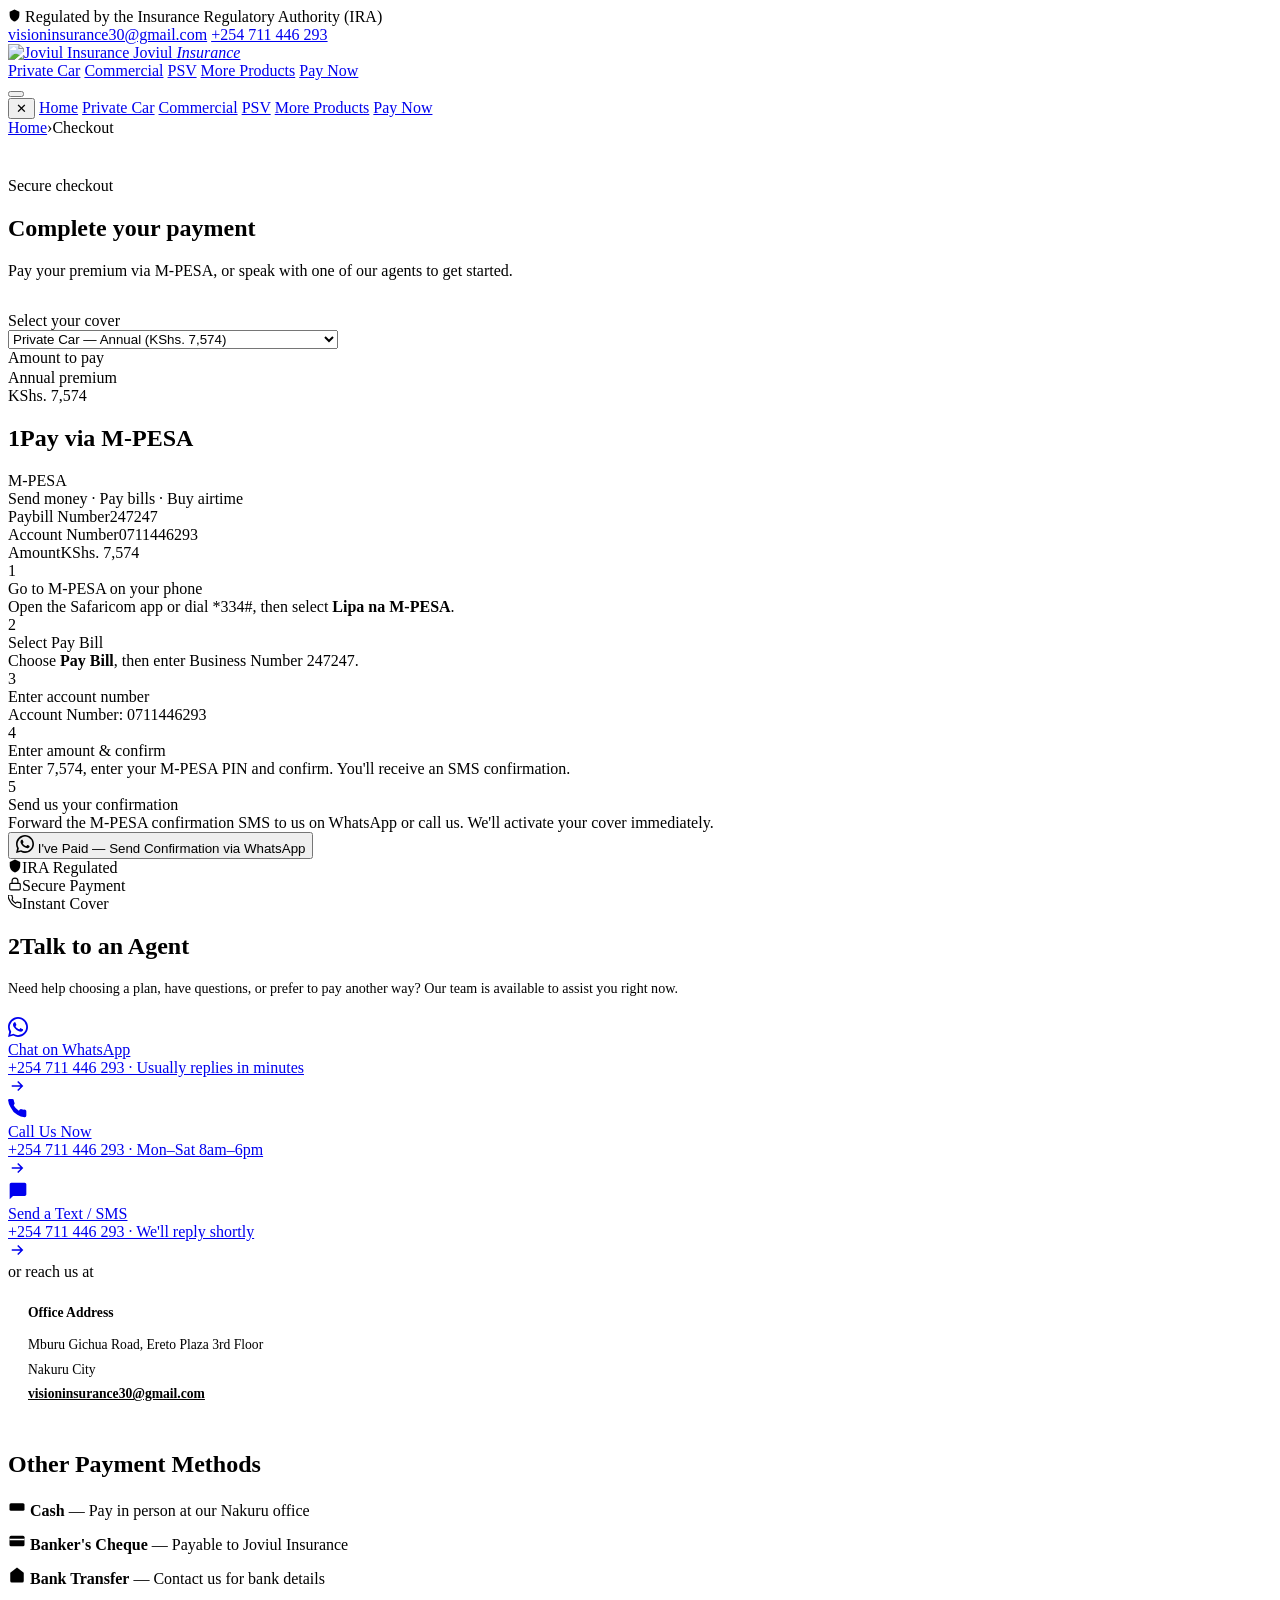
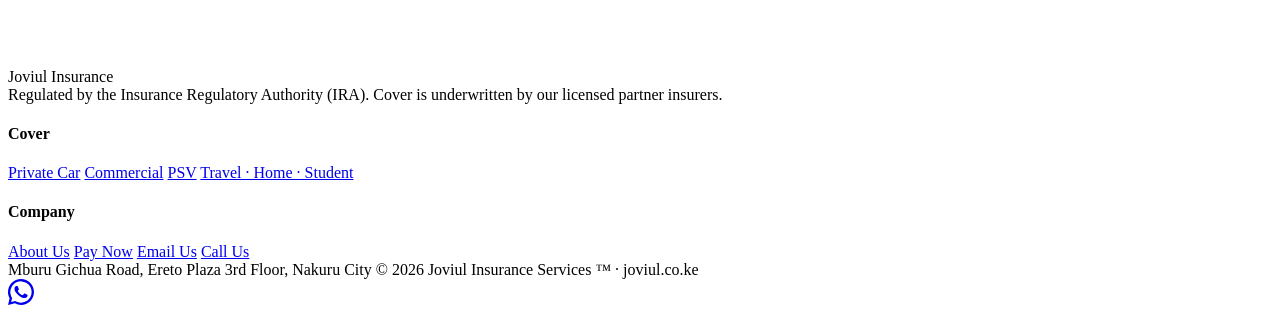
==== checkout.html @ aebbc1e8 "Add files via upload" ====
<!DOCTYPE html>
<html lang="en">
<head>
<meta charset="UTF-8">
<meta name="viewport" content="width=device-width, initial-scale=1.0">
<title>Checkout — Joviul Insurance</title>
<meta name="description" content="Pay your Joviul Insurance premium via M-PESA, or talk to an agent to complete your cover.">
<link rel="icon" href="favicon.ico">
<link rel="apple-touch-icon" href="assets/img/apple-touch-icon.png">
<link rel="stylesheet" href="assets/css/style.css">
</head>
<body>

<div class="topbar">
  <div class="reg">
    <svg width="13" height="13" viewBox="0 0 24 24" fill="currentColor"><path d="M12 1L3 5v6c0 5.55 3.84 10.74 9 12 5.16-1.26 9-6.45 9-12V5l-9-4z"/></svg>
    Regulated by the Insurance Regulatory Authority (IRA)
  </div>
  <div class="topbar-links">
    <a href="mailto:visioninsurance30@gmail.com">visioninsurance30@gmail.com</a>
    <a href="tel:+254711446293">+254 711 446 293</a>
  </div>
</div>

<nav>
  <a href="index.html" class="logo">
    <img src="assets/img/logo-mark.png" alt="Joviul Insurance">
    <span class="logo-word">Joviul <em>Insurance</em></span>
  </a>
  <div class="nav-links">
    <a href="private.html">Private Car</a>
    <a href="commercial.html">Commercial</a>
    <a href="psv.html">PSV</a>
    <a href="other-products.html">More Products</a>
    <a href="checkout.html" class="btn btn-ink btn-sm">Pay Now</a>
  </div>
  <button class="nav-toggle" aria-label="Open menu"><span></span></button>
</nav>

<div class="nav-drawer">
  <div class="nav-drawer-backdrop"></div>
  <div class="nav-drawer-panel">
    <button class="nav-drawer-close" aria-label="Close menu">✕</button>
    <a href="index.html">Home</a>
    <a href="private.html">Private Car</a>
    <a href="commercial.html">Commercial</a>
    <a href="psv.html">PSV</a>
    <a href="other-products.html">More Products</a>
    <a href="checkout.html">Pay Now</a>
  </div>
</div>

<div class="breadcrumb"><a href="index.html">Home</a><span class="sep">›</span>Checkout</div>

<div class="wrap" style="max-width:900px;padding-top:2.5rem;padding-bottom:5rem">
  <div class="section-head" style="margin-bottom:2rem">
    <div class="kicker">Secure checkout</div>
    <h2>Complete your payment</h2>
    <p>Pay your premium via M-PESA, or speak with one of our agents to get started.</p>
  </div>

  <!-- PLAN PICKER -->
  <div class="summary-card">
    <div class="summary-title">Select your cover</div>
    <select class="summary-select" id="plan-select" onchange="updatePlan()">
      <option value="private-annual">Private Car — Annual (KShs. 7,574)</option>
      <option value="private-monthly">Private Car — Instalment (KShs. 3,787 × 2)</option>
      <option value="commercial-annual">Commercial Vehicle — Annual (KShs. 7,574)</option>
      <option value="commercial-monthly">Commercial Vehicle — Instalment (KShs. 3,787 × 2)</option>
      <option value="psv-annual">PSV Matatu — Annual (KShs. 88,697)</option>
      <option value="psv-monthly">PSV Matatu — Monthly (KShs. 7,925)</option>
    </select>
    <div class="selected-price">
      <div>
        <div class="sp-label">Amount to pay</div>
        <div class="sp-label" id="plan-note" style="margin-top:.15rem">Annual premium</div>
      </div>
      <div class="sp-price" id="plan-price">KShs. 7,574</div>
    </div>
  </div>

  <div class="checkout-grid">

    <!-- MPESA -->
    <div class="card">
      <div class="card-header"><h2><span class="badge">1</span>Pay via M-PESA</h2></div>
      <div class="card-body">
        <div class="mpesa-hero">
          <div class="mpesa-logo-text">M-PESA</div>
          <div class="mpesa-tagline">Send money · Pay bills · Buy airtime</div>
        </div>
        <div class="detail-box">
          <div class="detail-row"><span class="detail-key">Paybill Number</span><span class="detail-val">247247</span></div>
          <div class="detail-row"><span class="detail-key">Account Number</span><span class="detail-val">0711446293</span></div>
          <div class="detail-row"><span class="detail-key">Amount</span><span class="detail-val" id="mpesa-amount">KShs. 7,574</span></div>
        </div>
        <div class="mpesa-steps">
          <div class="mpesa-step">
            <div class="step-num">1</div>
            <div><div class="step-title">Go to M-PESA on your phone</div><div class="step-desc">Open the Safaricom app or dial <span class="step-highlight">*334#</span>, then select <strong>Lipa na M-PESA</strong>.</div></div>
          </div>
          <div class="mpesa-step">
            <div class="step-num">2</div>
            <div><div class="step-title">Select Pay Bill</div><div class="step-desc">Choose <strong>Pay Bill</strong>, then enter Business Number <span class="step-highlight">247247</span>.</div></div>
          </div>
          <div class="mpesa-step">
            <div class="step-num">3</div>
            <div><div class="step-title">Enter account number</div><div class="step-desc">Account Number: <span class="step-highlight">0711446293</span></div></div>
          </div>
          <div class="mpesa-step">
            <div class="step-num">4</div>
            <div><div class="step-title">Enter amount &amp; confirm</div><div class="step-desc">Enter <span class="step-highlight" id="step-amount">7,574</span>, enter your M-PESA PIN and confirm. You'll receive an SMS confirmation.</div></div>
          </div>
          <div class="mpesa-step">
            <div class="step-num">5</div>
            <div><div class="step-title">Send us your confirmation</div><div class="step-desc">Forward the M-PESA confirmation SMS to us on WhatsApp or call us. We'll activate your cover immediately.</div></div>
          </div>
        </div>
        <button class="btn btn-gold btn-block" onclick="confirmPayment()">
          <svg width="18" height="18" fill="currentColor" viewBox="0 0 24 24"><path d="M17.472 14.382c-.297-.149-1.758-.867-2.03-.967-.273-.099-.471-.148-.67.15-.197.297-.767.966-.94 1.164-.173.199-.347.223-.644.075-.297-.15-1.255-.463-2.39-1.475-.883-.788-1.48-1.761-1.653-2.059-.173-.297-.018-.458.13-.606.134-.133.298-.347.446-.52.149-.174.198-.298.298-.497.099-.198.05-.371-.025-.52-.075-.149-.669-1.612-.916-2.207-.242-.579-.487-.5-.669-.51-.173-.008-.371-.01-.57-.01-.198 0-.52.074-.792.372-.272.297-1.04 1.016-1.04 2.479 0 1.462 1.065 2.875 1.213 3.074.149.198 2.096 3.2 5.077 4.487.709.306 1.262.489 1.694.625.712.227 1.36.195 1.871.118.571-.085 1.758-.719 2.006-1.413.248-.694.248-1.289.173-1.413-.074-.124-.272-.198-.57-.347z"/><path d="M12 0C5.373 0 0 5.373 0 12c0 2.089.534 4.057 1.475 5.776L.057 24l6.345-1.652A11.951 11.951 0 0012 24c6.627 0 12-5.373 12-12S18.627 0 12 0zm0 21.818a9.818 9.818 0 01-5.027-1.38l-.361-.214-3.737.979.995-3.633-.237-.376A9.818 9.818 0 1112 21.818z"/></svg>
          I've Paid — Send Confirmation via WhatsApp
        </button>
        <div class="security-row">
          <div class="sec-badge"><svg width="14" height="14" viewBox="0 0 24 24"><path d="M12 1L3 5v6c0 5.55 3.84 10.74 9 12 5.16-1.26 9-6.45 9-12V5l-9-4z"/></svg>IRA Regulated</div>
          <div class="sec-badge"><svg width="14" height="14" viewBox="0 0 24 24" fill="none" stroke="currentColor" stroke-width="2"><rect x="3" y="11" width="18" height="11" rx="2"/><path d="M7 11V7a5 5 0 0110 0v4"/></svg>Secure Payment</div>
          <div class="sec-badge"><svg width="14" height="14" viewBox="0 0 24 24" fill="none" stroke="currentColor" stroke-width="2"><path d="M22 16.92v3a2 2 0 01-2.18 2 19.79 19.79 0 01-8.63-3.07A19.5 19.5 0 013.07 9.8 19.79 19.79 0 01.07 1.17 2 2 0 012.07 0h3a2 2 0 012 1.72 12.84 12.84 0 00.7 2.81 2 2 0 01-.45 2.11L6.91 7.91a16 16 0 006.06 6.06l1.27-1.27a2 2 0 012.11-.45 12.84 12.84 0 002.81.7A2 2 0 0122 14.92z"/></svg>Instant Cover</div>
        </div>
      </div>
    </div>

    <!-- AGENT -->
    <div>
      <div class="card">
        <div class="card-header"><h2><span class="badge">2</span>Talk to an Agent</h2></div>
        <div class="card-body">
          <p style="font-size:.88rem;color:var(--muted);margin-bottom:1.25rem">Need help choosing a plan, have questions, or prefer to pay another way? Our team is available to assist you right now.</p>
          <div class="agent-options">
            <a href="https://wa.me/254711446293?text=Hi%2C%20I%20would%20like%20to%20pay%20for%20my%20insurance%20cover." class="agent-option" target="_blank">
              <div class="ao-icon wa"><svg width="20" height="20" fill="currentColor" viewBox="0 0 24 24"><path d="M17.472 14.382c-.297-.149-1.758-.867-2.03-.967-.273-.099-.471-.148-.67.15-.197.297-.767.966-.94 1.164-.173.199-.347.223-.644.075-.297-.15-1.255-.463-2.39-1.475-.883-.788-1.48-1.761-1.653-2.059-.173-.297-.018-.458.13-.606.134-.133.298-.347.446-.52.149-.174.198-.298.298-.497.099-.198.05-.371-.025-.52-.075-.149-.669-1.612-.916-2.207-.242-.579-.487-.5-.669-.51-.173-.008-.371-.01-.57-.01-.198 0-.52.074-.792.372-.272.297-1.04 1.016-1.04 2.479 0 1.462 1.065 2.875 1.213 3.074.149.198 2.096 3.2 5.077 4.487.709.306 1.262.489 1.694.625.712.227 1.36.195 1.871.118.571-.085 1.758-.719 2.006-1.413.248-.694.248-1.289.173-1.413-.074-.124-.272-.198-.57-.347z"/><path d="M12 0C5.373 0 0 5.373 0 12c0 2.089.534 4.057 1.475 5.776L.057 24l6.345-1.652A11.951 11.951 0 0012 24c6.627 0 12-5.373 12-12S18.627 0 12 0zm0 21.818a9.818 9.818 0 01-5.027-1.38l-.361-.214-3.737.979.995-3.633-.237-.376A9.818 9.818 0 1112 21.818z"/></svg></div>
              <div><div class="ao-label">Chat on WhatsApp</div><div class="ao-sub">+254 711 446 293 · Usually replies in minutes</div></div>
              <svg class="ao-arrow" width="18" height="18" viewBox="0 0 24 24" fill="none" stroke="currentColor" stroke-width="2"><path d="M5 12h14M13 6l6 6-6 6"/></svg>
            </a>
            <a href="tel:+254711446293" class="agent-option">
              <div class="ao-icon call"><svg width="20" height="20" fill="currentColor" viewBox="0 0 24 24"><path d="M22 16.92v3a2 2 0 01-2.18 2 19.79 19.79 0 01-8.63-3.07A19.5 19.5 0 013.07 9.8 19.79 19.79 0 01.07 1.17 2 2 0 012.07 0h3a2 2 0 012 1.72c.127.96.361 1.903.7 2.81a2 2 0 01-.45 2.11L6.91 7.91a16 16 0 006.06 6.06l1.27-1.27a2 2 0 012.11-.45c.907.339 1.85.573 2.81.7A2 2 0 0122 14.92z"/></svg></div>
              <div><div class="ao-label">Call Us Now</div><div class="ao-sub">+254 711 446 293 · Mon–Sat 8am–6pm</div></div>
              <svg class="ao-arrow" width="18" height="18" viewBox="0 0 24 24" fill="none" stroke="currentColor" stroke-width="2"><path d="M5 12h14M13 6l6 6-6 6"/></svg>
            </a>
            <a href="sms:+254711446293" class="agent-option">
              <div class="ao-icon sms"><svg width="20" height="20" fill="currentColor" viewBox="0 0 24 24"><path d="M20 2H4c-1.1 0-2 .9-2 2v18l4-4h14c1.1 0 2-.9 2-2V4c0-1.1-.9-2-2-2z"/></svg></div>
              <div><div class="ao-label">Send a Text / SMS</div><div class="ao-sub">+254 711 446 293 · We'll reply shortly</div></div>
              <svg class="ao-arrow" width="18" height="18" viewBox="0 0 24 24" fill="none" stroke="currentColor" stroke-width="2"><path d="M5 12h14M13 6l6 6-6 6"/></svg>
            </a>
          </div>
          <div class="or-divider">or reach us at</div>
          <div style="background:var(--line-soft);border-radius:10px;padding:1.25rem;font-size:.85rem;color:var(--muted);line-height:1.8">
            <strong style="color:var(--ink);display:block;margin-bottom:.5rem">Office Address</strong>
            Mburu Gichua Road, Ereto Plaza 3rd Floor<br>
            Nakuru City<br>
            <a href="mailto:visioninsurance30@gmail.com" style="color:var(--gold-deep);font-weight:600">visioninsurance30@gmail.com</a>
          </div>
        </div>
      </div>

      <div class="card" style="margin-top:1.5rem">
        <div class="card-header"><h2>Other Payment Methods</h2></div>
        <div class="card-body" style="display:flex;flex-direction:column;gap:.75rem">
          <div class="other-pay-row">
            <svg width="18" height="18" viewBox="0 0 24 24"><path d="M20 7H4a2 2 0 00-2 2v6a2 2 0 002 2h16a2 2 0 002-2V9a2 2 0 00-2-2z"/></svg>
            <span><strong>Cash</strong> — Pay in person at our Nakuru office</span>
          </div>
          <div class="other-pay-row">
            <svg width="18" height="18" viewBox="0 0 24 24"><rect x="2" y="5" width="20" height="14" rx="2"/><line x1="2" y1="10" x2="22" y2="10" stroke="#fff" stroke-width="2"/></svg>
            <span><strong>Banker's Cheque</strong> — Payable to Joviul Insurance</span>
          </div>
          <div class="other-pay-row">
            <svg width="18" height="18" viewBox="0 0 24 24"><path d="M3 9l9-7 9 7v11a2 2 0 01-2 2H5a2 2 0 01-2-2z"/></svg>
            <span><strong>Bank Transfer</strong> — Contact us for bank details</span>
          </div>
        </div>
      </div>
    </div>

  </div>
</div>

<footer>
  <div class="wrap">
    <div class="footer-top">
      <div>
        <div class="footer-brand"><img src="assets/img/logo-mark.png" alt=""><span class="footer-brand-word">Joviul Insurance</span></div>
        <div class="footer-reg">Regulated by the Insurance Regulatory Authority (IRA). Cover is underwritten by our licensed partner insurers.</div>
      </div>
      <div class="footer-links">
        <div class="footer-col">
          <h4>Cover</h4>
          <a href="private.html">Private Car</a>
          <a href="commercial.html">Commercial</a>
          <a href="psv.html">PSV</a>
          <a href="other-products.html">Travel · Home · Student</a>
        </div>
        <div class="footer-col">
          <h4>Company</h4>
          <a href="index.html#about">About Us</a>
          <a href="checkout.html">Pay Now</a>
          <a href="mailto:visioninsurance30@gmail.com">Email Us</a>
          <a href="tel:+254711446293">Call Us</a>
        </div>
      </div>
    </div>
    <div class="footer-bottom">
      <span>Mburu Gichua Road, Ereto Plaza 3rd Floor, Nakuru City</span>
      <span>© 2026 Joviul Insurance Services ™ · joviul.co.ke</span>
    </div>
  </div>
</footer>

<a class="wa-float" href="https://wa.me/254711446293" target="_blank" rel="noopener" aria-label="Chat on WhatsApp">
  <svg width="26" height="26" fill="currentColor" viewBox="0 0 24 24"><path d="M17.472 14.382c-.297-.149-1.758-.867-2.03-.967-.273-.099-.471-.148-.67.15-.197.297-.767.966-.94 1.164-.173.199-.347.223-.644.075-.297-.15-1.255-.463-2.39-1.475-.883-.788-1.48-1.761-1.653-2.059-.173-.297-.018-.458.13-.606.134-.133.298-.347.446-.52.149-.174.198-.298.298-.497.099-.198.05-.371-.025-.52-.075-.149-.669-1.612-.916-2.207-.242-.579-.487-.5-.669-.51-.173-.008-.371-.01-.57-.01-.198 0-.52.074-.792.372-.272.297-1.04 1.016-1.04 2.479 0 1.462 1.065 2.875 1.213 3.074.149.198 2.096 3.2 5.077 4.487.709.306 1.262.489 1.694.625.712.227 1.36.195 1.871.118.571-.085 1.758-.719 2.006-1.413.248-.694.248-1.289.173-1.413-.074-.124-.272-.198-.57-.347z"/><path d="M12 0C5.373 0 0 5.373 0 12c0 2.089.534 4.057 1.475 5.776L.057 24l6.345-1.652A11.951 11.951 0 0012 24c6.627 0 12-5.373 12-12S18.627 0 12 0zm0 21.818a9.818 9.818 0 01-5.027-1.38l-.361-.214-3.737.979.995-3.633-.237-.376A9.818 9.818 0 1112 21.818z"/></svg>
</a>

<script src="assets/js/main.js"></script>
</body>
</html>
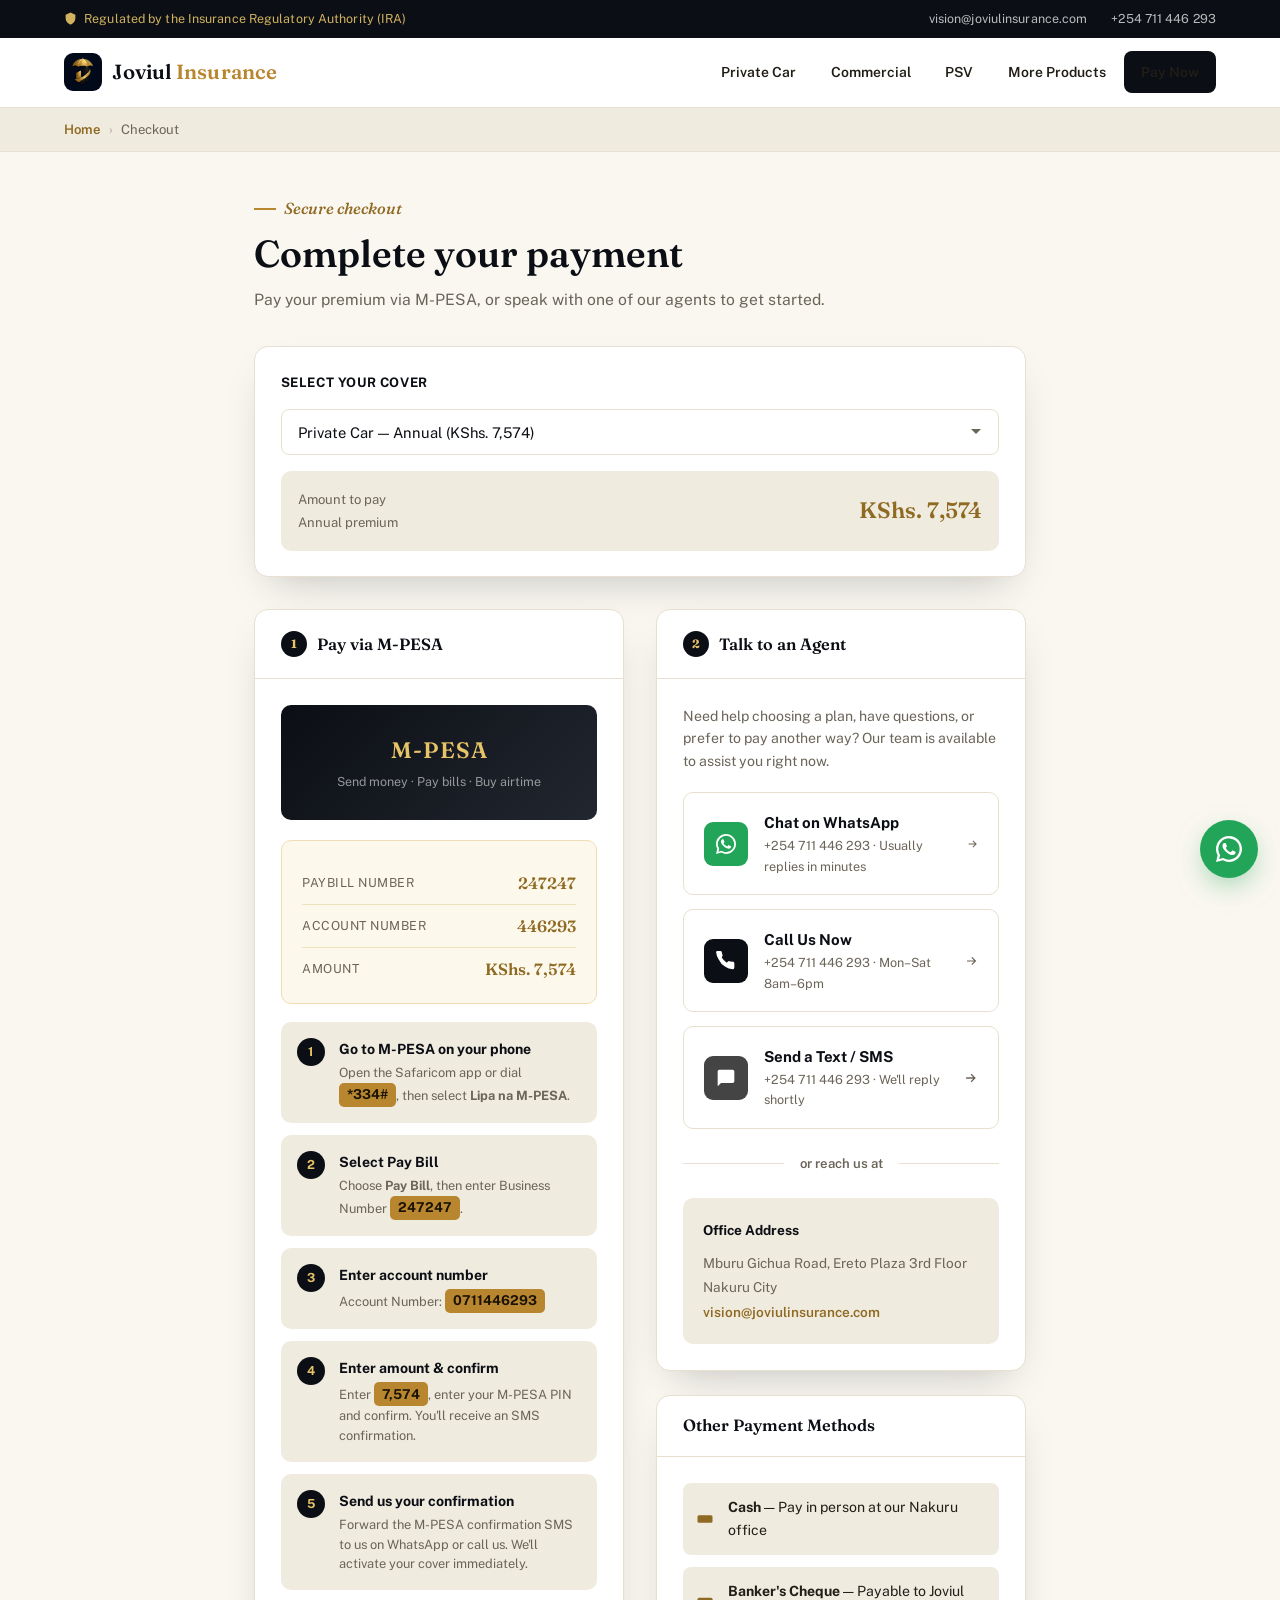
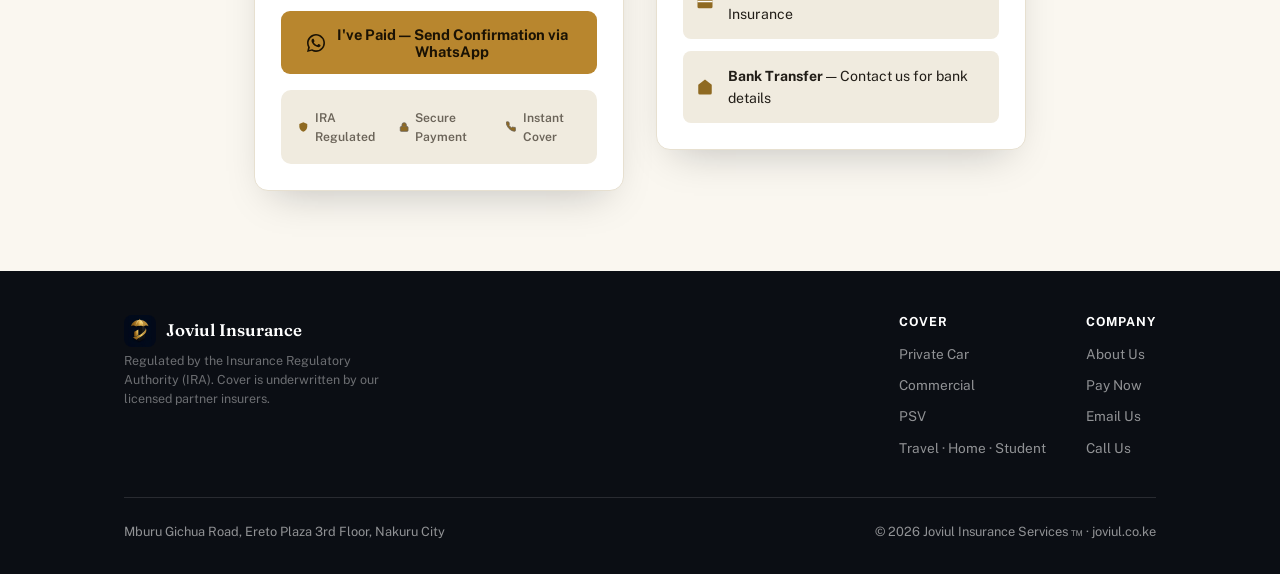
==== commit f3eddbd2: "Update email contact to new address" ====
--- a/checkout.html
+++ b/checkout.html
@@ -17,7 +17,7 @@
     Regulated by the Insurance Regulatory Authority (IRA)
   </div>
   <div class="topbar-links">
-    <a href="mailto:visioninsurance30@gmail.com">visioninsurance30@gmail.com</a>
+    <a href="mailto:vision@joviulinsurance.com">vision@joviulinsurance.com</a>
     <a href="tel:+254711446293">+254 711 446 293</a>
   </div>
 </div>
@@ -91,7 +91,7 @@
         </div>
         <div class="detail-box">
           <div class="detail-row"><span class="detail-key">Paybill Number</span><span class="detail-val">247247</span></div>
-          <div class="detail-row"><span class="detail-key">Account Number</span><span class="detail-val">0711446293</span></div>
+          <div class="detail-row"><span class="detail-key">Account Number</span><span class="detail-val">446293</span></div>
           <div class="detail-row"><span class="detail-key">Amount</span><span class="detail-val" id="mpesa-amount">KShs. 7,574</span></div>
         </div>
         <div class="mpesa-steps">
@@ -156,7 +156,7 @@
             <strong style="color:var(--ink);display:block;margin-bottom:.5rem">Office Address</strong>
             Mburu Gichua Road, Ereto Plaza 3rd Floor<br>
             Nakuru City<br>
-            <a href="mailto:visioninsurance30@gmail.com" style="color:var(--gold-deep);font-weight:600">visioninsurance30@gmail.com</a>
+            <a href="mailto:vision@joviulinsurance.com" style="color:var(--gold-deep);font-weight:600">vision@joviulinsurance.com</a>
           </div>
         </div>
       </div>
@@ -202,7 +202,7 @@
           <h4>Company</h4>
           <a href="index.html#about">About Us</a>
           <a href="checkout.html">Pay Now</a>
-          <a href="mailto:visioninsurance30@gmail.com">Email Us</a>
+          <a href="mailto:vision@joviulinsurance.com">Email Us</a>
           <a href="tel:+254711446293">Call Us</a>
         </div>
       </div>
--- a/assets/css/style.css
+++ b/assets/css/style.css
@@ -0,0 +1,502 @@
+/* ==========================================================================
+   Joviul Insurance — shared design system
+   Palette drawn from the Joviul mark: near-black ink + gilt gold on warm paper.
+   Type: Fraunces (display) + Public Sans (UI/body).
+   ========================================================================== */
+
+@import url('https://fonts.googleapis.com/css2?family=Fraunces:ital,opsz,wght@0,9..144,400;0,9..144,500;0,9..144,600;0,9..144,700;1,9..144,500&family=Public+Sans:wght@400;500;600;700;800&display=swap');
+
+:root{
+  --ink:#0B0E14;
+  --ink-soft:#161B24;
+  --ink-line:rgba(255,255,255,.12);
+  --gold:#B8862E;
+  --gold-deep:#8F6A22;
+  --gold-light:#E7C468;
+  --paper:#FAF7F0;
+  --panel:#FFFFFF;
+  --text:#211D17;
+  --muted:#6B6459;
+  --line:#E7E0D0;
+  --line-soft:#F0EBDF;
+  --green:#22A559;
+  --shadow:0 18px 40px -18px rgba(11,14,20,.25);
+  --radius:14px;
+}
+
+*{box-sizing:border-box}
+html{-webkit-text-size-adjust:100%}
+body{
+  margin:0;
+  background:var(--paper);
+  color:var(--text);
+  font-family:'Public Sans',sans-serif;
+  font-size:16px;
+  line-height:1.6;
+  -webkit-font-smoothing:antialiased;
+}
+h1,h2,h3,h4{
+  font-family:'Fraunces',serif;
+  font-weight:600;
+  color:var(--ink);
+  line-height:1.15;
+  margin:0;
+}
+p{margin:0}
+a{color:inherit;text-decoration:none}
+img{max-width:100%;display:block}
+button{font-family:inherit}
+ul{margin:0;padding:0;list-style:none}
+:focus-visible{outline:2.5px solid var(--gold);outline-offset:3px}
+
+.wrap{max-width:1160px;margin:0 auto;padding:0 5%}
+
+/* ---------- Topbar ---------- */
+.topbar{
+  background:var(--ink);
+  color:rgba(255,255,255,.72);
+  font-size:.78rem;
+  padding:.55rem 5%;
+  display:flex;
+  justify-content:space-between;
+  align-items:center;
+  gap:1rem;
+  letter-spacing:.1px;
+}
+.topbar .reg{display:flex;align-items:center;gap:.45rem;color:rgba(231,196,104,.9)}
+.topbar-links{display:flex;gap:1.5rem}
+.topbar a:hover{color:#fff}
+
+/* ---------- Nav ---------- */
+nav{
+  background:var(--panel);
+  border-bottom:1px solid var(--line);
+  padding:.85rem 5%;
+  display:flex;
+  align-items:center;
+  justify-content:space-between;
+  position:sticky;
+  top:0;
+  z-index:300;
+}
+.logo{display:flex;align-items:center;gap:.65rem}
+.logo img{width:38px;height:38px;border-radius:9px;display:block}
+.logo-word{font-family:'Fraunces',serif;font-size:1.28rem;font-weight:600;color:var(--ink);letter-spacing:.2px}
+.logo-word em{font-style:normal;color:var(--gold)}
+.nav-links{display:flex;gap:.15rem;align-items:center}
+.nav-links a{
+  padding:.55rem 1rem;
+  border-radius:8px;
+  font-size:.87rem;
+  font-weight:600;
+  color:var(--text);
+  transition:background .15s,color .15s;
+}
+.nav-links a:hover{background:var(--line-soft)}
+.nav-links a.current{color:var(--gold-deep)}
+.nav-btn{background:var(--ink)!important;color:#fff!important;margin-left:.4rem}
+.nav-btn:hover{background:#000!important}
+.nav-toggle{
+  display:none;
+  width:42px;height:42px;border-radius:8px;border:1px solid var(--line);
+  background:none;align-items:center;justify-content:center;cursor:pointer;
+}
+.nav-toggle span{display:block;width:18px;height:2px;background:var(--ink);position:relative}
+.nav-toggle span::before,.nav-toggle span::after{content:'';position:absolute;left:0;width:18px;height:2px;background:var(--ink);transition:transform .2s}
+.nav-toggle span::before{top:-6px}
+.nav-toggle span::after{top:6px}
+.nav-toggle.open span{background:transparent}
+.nav-toggle.open span::before{top:0;transform:rotate(45deg)}
+.nav-toggle.open span::after{top:0;transform:rotate(-45deg)}
+
+/* ---------- Breadcrumb ---------- */
+.breadcrumb{background:var(--line-soft);border-bottom:1px solid var(--line);padding:.7rem 5%;font-size:.82rem;color:var(--muted)}
+.breadcrumb a{color:var(--gold-deep);font-weight:600}
+.breadcrumb .sep{margin:0 .5rem;opacity:.5}
+
+/* ---------- Buttons ---------- */
+.btn{
+  display:inline-flex;align-items:center;justify-content:center;gap:.55rem;
+  padding:.85rem 1.6rem;border-radius:9px;font-weight:700;font-size:.92rem;
+  border:1.5px solid transparent;cursor:pointer;transition:transform .15s,box-shadow .15s,background .15s,border-color .15s;
+  font-family:'Public Sans',sans-serif;
+}
+.btn svg{flex-shrink:0}
+.btn-gold{background:var(--gold);color:#1a1204}
+.btn-gold:hover{background:var(--gold-deep);color:#fff;transform:translateY(-1px)}
+.btn-ink{background:var(--ink);color:#fff}
+.btn-ink:hover{background:#000;transform:translateY(-1px)}
+.btn-outline-dark{background:transparent;color:#fff;border-color:rgba(255,255,255,.35)}
+.btn-outline-dark:hover{border-color:#fff;background:rgba(255,255,255,.08)}
+.btn-outline{background:transparent;color:var(--ink);border-color:var(--line)}
+.btn-outline:hover{border-color:var(--ink)}
+.btn-wa{background:#22A559;color:#fff}
+.btn-wa:hover{background:#1c8a49;transform:translateY(-1px)}
+.btn-block{width:100%}
+.btn-sm{padding:.65rem 1.1rem;font-size:.85rem}
+
+/* ---------- Kicker / section head ---------- */
+.kicker{
+  display:inline-flex;align-items:center;gap:.5rem;
+  font-family:'Fraunces',serif;font-style:italic;font-weight:500;
+  color:var(--gold-deep);font-size:1rem;margin-bottom:.6rem;
+}
+.kicker::before{content:'';width:22px;height:1.5px;background:var(--gold)}
+.section-head{max-width:640px;margin-bottom:2.75rem}
+.section-head h2{font-size:clamp(1.7rem,3.2vw,2.35rem)}
+.section-head p{color:var(--muted);font-size:.98rem;margin-top:.75rem;line-height:1.7}
+
+.section{padding:5rem 0}
+.bg-panel{background:var(--panel)}
+.bg-ink{background:var(--ink);color:#fff}
+
+/* ---------- Hero ---------- */
+.hero{position:relative;background:var(--ink);overflow:hidden}
+.hero-photo{position:absolute;inset:0;opacity:.16}
+.hero-photo img{width:100%;height:100%;object-fit:cover}
+.hero-glow{position:absolute;top:-20%;right:-10%;width:60%;height:140%;
+  background:radial-gradient(circle,rgba(231,196,104,.16),transparent 65%);pointer-events:none}
+.hero-inner{
+  position:relative;z-index:1;display:grid;grid-template-columns:1.1fr .9fr;gap:3.5rem;
+  align-items:center;padding:4.5rem 0;
+}
+.eyebrow-pill{
+  display:inline-flex;align-items:center;gap:.5rem;color:var(--gold-light);
+  font-size:.82rem;font-weight:600;margin-bottom:1.25rem;
+}
+.eyebrow-pill svg{fill:var(--gold-light)}
+.hero h1{font-size:clamp(2.3rem,4.6vw,3.4rem);color:#fff;font-weight:600;letter-spacing:-.5px}
+.hero h1 .accent{color:var(--gold-light);font-style:italic;font-weight:500}
+.hero-sub{color:rgba(255,255,255,.68);font-size:1.02rem;line-height:1.75;margin:1.25rem 0 2rem;max-width:460px}
+.hero-ctas{display:flex;gap:.9rem;flex-wrap:wrap}
+
+.pay-card{background:rgba(255,255,255,.045);border:1px solid var(--ink-line);border-radius:16px;padding:1.9rem;backdrop-filter:blur(6px)}
+.pay-card h3{color:#fff;font-size:1rem;font-weight:600;margin-bottom:1.3rem;padding-bottom:.9rem;border-bottom:1px solid var(--ink-line)}
+.pay-figures{display:grid;grid-template-columns:1fr 1fr;gap:.75rem;margin-bottom:1.15rem}
+.pay-figure{background:rgba(0,0,0,.28);border-radius:10px;padding:1rem}
+.pay-figure .lbl{font-size:.68rem;text-transform:uppercase;letter-spacing:1px;color:rgba(255,255,255,.45);margin-bottom:.25rem}
+.pay-figure .val{color:var(--gold-light);font-size:1.15rem;font-weight:700;font-family:'Fraunces',serif}
+.quick-links{display:flex;flex-direction:column;gap:.5rem}
+.quick-link{
+  display:flex;align-items:center;justify-content:space-between;padding:.8rem 1rem;
+  background:rgba(255,255,255,.04);border:1px solid var(--ink-line);border-radius:9px;
+  color:#fff;font-size:.87rem;font-weight:600;transition:border-color .15s,background .15s;
+}
+.quick-link:hover{border-color:rgba(231,196,104,.5);background:rgba(231,196,104,.08)}
+.quick-link svg{stroke:rgba(255,255,255,.4);flex-shrink:0}
+
+/* ---------- Stats strip ---------- */
+.stats-strip{border-bottom:1px solid var(--line)}
+.stats-row{display:grid;grid-template-columns:repeat(4,1fr);padding:2.4rem 0}
+.stat{text-align:center;border-left:1px solid var(--line)}
+.stat:first-child{border-left:none}
+.stat-n{font-family:'Fraunces',serif;font-size:2rem;font-weight:600;color:var(--gold-deep)}
+.stat-l{font-size:.8rem;color:var(--muted);margin-top:.3rem}
+
+/* ---------- Product cards ---------- */
+.products-grid{display:grid;grid-template-columns:repeat(3,1fr);gap:1.5rem}
+.prod-card{
+  background:var(--panel);border:1px solid var(--line);border-radius:var(--radius);
+  overflow:hidden;transition:transform .2s,box-shadow .2s,border-color .2s;
+  display:flex;flex-direction:column;
+}
+.prod-card:hover{transform:translateY(-4px);box-shadow:var(--shadow);border-color:transparent}
+.prod-img-wrap{position:relative;height:170px;overflow:hidden;background:var(--line-soft)}
+.prod-img-wrap img{width:100%;height:100%;object-fit:cover}
+.prod-tag{
+  position:absolute;top:.85rem;left:.85rem;background:var(--ink);color:var(--gold-light);
+  font-size:.68rem;font-weight:700;letter-spacing:.3px;padding:.3rem .65rem;border-radius:6px;
+}
+.prod-body{padding:1.4rem;display:flex;flex-direction:column;flex:1}
+.prod-title{font-family:'Fraunces',serif;font-size:1.12rem;font-weight:600;color:var(--ink);margin-bottom:.5rem}
+.prod-desc{font-size:.86rem;color:var(--muted);line-height:1.65;margin-bottom:1.1rem;flex:1}
+.prod-price{font-size:.8rem;color:var(--muted);padding-top:.9rem;border-top:1px solid var(--line);margin-bottom:1.1rem}
+.prod-price strong{color:var(--gold-deep);font-family:'Fraunces',serif;font-size:1.05rem}
+.prod-btn{
+  display:flex;align-items:center;justify-content:center;width:100%;padding:.75rem;
+  background:var(--line-soft);color:var(--ink);border-radius:8px;font-weight:700;font-size:.87rem;
+  transition:background .15s,color .15s;
+}
+.prod-btn:hover{background:var(--ink);color:#fff}
+.view-all-row{text-align:center;margin-top:2.75rem}
+
+/* ---------- About / info split ---------- */
+.info-grid{display:grid;grid-template-columns:.85fr 1.15fr;gap:4rem;align-items:center}
+.info-img{width:100%;border-radius:var(--radius);aspect-ratio:4/3;object-fit:cover;box-shadow:var(--shadow)}
+.info-text p{color:var(--muted);font-size:.95rem;line-height:1.8;margin-bottom:.9rem}
+.value-rail{margin-top:1.75rem;border-left:2px solid var(--line);padding-left:1.25rem;display:flex;flex-direction:column;gap:1.15rem}
+.value-item{position:relative}
+.value-item::before{content:'';position:absolute;left:-1.5rem;top:.35rem;width:8px;height:8px;border-radius:50%;background:var(--gold)}
+.value-item strong{display:block;font-family:'Fraunces',serif;font-size:1rem;color:var(--ink);margin-bottom:.15rem}
+.value-item span{font-size:.87rem;color:var(--muted)}
+
+/* ---------- Cover compare ---------- */
+.compare-grid{display:grid;grid-template-columns:1fr 1fr;gap:1.5rem}
+.compare-card{background:var(--panel);border:1px solid var(--line);border-radius:var(--radius);padding:2rem}
+.compare-card.featured{border-color:var(--gold);position:relative;box-shadow:var(--shadow)}
+.compare-flag{position:absolute;top:-.75rem;left:1.75rem;background:var(--gold);color:#1a1204;font-size:.7rem;font-weight:700;padding:.3rem .7rem;border-radius:6px}
+.compare-title{font-family:'Fraunces',serif;font-size:1.15rem;font-weight:600;color:var(--ink);margin-bottom:.75rem}
+.compare-text{font-size:.88rem;color:var(--muted);line-height:1.75}
+
+/* ---------- FAQ ---------- */
+.faq-list{display:flex;flex-direction:column;border-top:1px solid var(--line)}
+.faq-item{border-bottom:1px solid var(--line)}
+.faq-q{
+  width:100%;text-align:left;background:none;border:none;cursor:pointer;
+  display:flex;align-items:center;justify-content:space-between;gap:1rem;
+  padding:1.35rem 0;font-family:'Fraunces',serif;font-size:1.05rem;color:var(--ink);font-weight:600;
+}
+.faq-q .plus{width:22px;height:22px;flex-shrink:0;position:relative}
+.faq-q .plus::before,.faq-q .plus::after{content:'';position:absolute;background:var(--gold-deep);transition:transform .2s}
+.faq-q .plus::before{left:0;top:50%;width:100%;height:2px;transform:translateY(-50%)}
+.faq-q .plus::after{top:0;left:50%;width:2px;height:100%;transform:translateX(-50%)}
+.faq-item.open .plus::after{transform:translateX(-50%) rotate(90deg);opacity:0}
+.faq-a{max-height:0;overflow:hidden;transition:max-height .25s ease}
+.faq-a p{font-size:.9rem;color:var(--muted);line-height:1.75;padding-bottom:1.35rem;max-width:640px}
+
+/* ---------- Claims timeline ---------- */
+.timeline{display:grid;grid-template-columns:repeat(4,1fr);gap:1.5rem;position:relative}
+.timeline::before{content:'';position:absolute;top:22px;left:12%;right:12%;height:1.5px;background:var(--line);z-index:0}
+.tl-step{position:relative;z-index:1}
+.tl-num{
+  width:44px;height:44px;background:var(--ink);color:var(--gold-light);border-radius:50%;
+  display:flex;align-items:center;justify-content:center;font-family:'Fraunces',serif;font-weight:600;
+  font-size:1.02rem;margin-bottom:1.1rem;
+}
+.tl-title{font-family:'Fraunces',serif;font-weight:600;font-size:1rem;color:var(--ink);margin-bottom:.5rem}
+.tl-text{font-size:.85rem;color:var(--muted);line-height:1.65}
+
+/* ---------- Payment band ---------- */
+.pay-band{background:var(--ink);color:#fff;position:relative;overflow:hidden}
+.pay-band-inner{display:grid;grid-template-columns:1fr 1fr;gap:4rem;align-items:center;padding:4.5rem 0}
+.pay-band h2{color:#fff;font-size:1.85rem;margin-bottom:1rem}
+.pay-band p{color:rgba(255,255,255,.68);font-size:.95rem;line-height:1.75;margin-bottom:1.6rem;max-width:420px}
+.pay-band-ctas{display:flex;gap:1rem;flex-wrap:wrap}
+.pay-list{background:rgba(255,255,255,.05);border:1px solid var(--ink-line);border-radius:14px;padding:1.75rem}
+.pay-list-row{display:flex;justify-content:space-between;align-items:center;padding:.9rem 0;border-bottom:1px solid var(--ink-line)}
+.pay-list-row:last-child{border:none}
+.pay-list-row .k{font-size:.76rem;text-transform:uppercase;letter-spacing:1px;color:rgba(255,255,255,.5)}
+.pay-list-row .v{font-family:'Fraunces',serif;font-size:1.08rem;font-weight:600;color:var(--gold-light)}
+
+/* ---------- Partners ---------- */
+.partners-row{display:flex;flex-wrap:wrap;gap:2rem;justify-content:center;align-items:center}
+.partner-logo{height:46px;width:auto;max-width:120px;object-fit:contain;filter:grayscale(1);opacity:.55;transition:all .25s;border-radius:4px}
+.partner-logo:hover{filter:none;opacity:1}
+
+/* ---------- Testimonials ---------- */
+.testi-grid{display:grid;grid-template-columns:repeat(3,1fr);gap:1.5rem}
+.testi-card{background:var(--panel);border:1px solid var(--line);border-radius:var(--radius);padding:1.75rem}
+.testi-quote{font-family:'Fraunces',serif;font-style:italic;font-size:1.02rem;color:var(--ink);line-height:1.6;margin-bottom:1.25rem}
+.testi-who{display:flex;align-items:center;gap:.7rem}
+.testi-avatar{width:36px;height:36px;border-radius:50%;background:var(--gold);color:#1a1204;display:flex;align-items:center;justify-content:center;font-weight:700;font-size:.85rem;flex-shrink:0}
+.testi-name{font-size:.86rem;font-weight:700;color:var(--ink)}
+.testi-loc{font-size:.78rem;color:var(--muted)}
+
+/* ---------- Contact ---------- */
+.contact-grid{display:grid;grid-template-columns:1fr 1fr;gap:3.5rem}
+.contact-detail{display:flex;align-items:flex-start;gap:1rem;margin-bottom:1.5rem}
+.cd-icon{width:44px;height:44px;background:var(--line-soft);border-radius:10px;display:flex;align-items:center;justify-content:center;flex-shrink:0}
+.cd-icon svg{fill:var(--gold-deep)}
+.cd-label{font-size:.72rem;text-transform:uppercase;letter-spacing:1px;color:var(--muted);margin-bottom:.2rem}
+.cd-val{font-size:.96rem;color:var(--ink);font-weight:600}
+.cta-stack{display:flex;flex-direction:column;gap:.85rem}
+.cta-row{
+  display:flex;align-items:center;gap:1rem;padding:1.05rem 1.35rem;border-radius:10px;
+  font-weight:700;font-size:.94rem;transition:transform .15s,box-shadow .15s;border:1.5px solid transparent;
+}
+.cta-row:hover{transform:translateY(-2px)}
+.cta-row svg{flex-shrink:0}
+.cta-row span{flex:1}
+.cta-row.wa{background:#22A559;color:#fff}
+.cta-row.call{background:var(--ink);color:#fff}
+.cta-row.sms{background:var(--panel);color:var(--ink);border-color:var(--line)}
+.cta-row.pay{background:var(--gold);color:#1a1204}
+
+/* ---------- Footer ---------- */
+footer{background:var(--ink);color:rgba(255,255,255,.55);padding:2.75rem 0 2rem}
+.footer-top{display:flex;justify-content:space-between;align-items:flex-start;gap:2rem;flex-wrap:wrap;padding-bottom:1.75rem;border-bottom:1px solid var(--ink-line)}
+.footer-brand{display:flex;align-items:center;gap:.6rem}
+.footer-brand img{width:32px;height:32px;border-radius:8px}
+.footer-brand-word{font-family:'Fraunces',serif;color:#fff;font-weight:600;font-size:1.05rem}
+.footer-reg{font-size:.78rem;color:rgba(255,255,255,.4);margin-top:.35rem;max-width:280px;line-height:1.5}
+.footer-links{display:flex;gap:2.5rem;flex-wrap:wrap}
+.footer-col h4{font-family:'Public Sans',sans-serif;color:#fff;font-size:.78rem;text-transform:uppercase;letter-spacing:1px;margin-bottom:.9rem;font-weight:700}
+.footer-col a{display:block;font-size:.85rem;color:rgba(255,255,255,.55);margin-bottom:.6rem;transition:color .15s}
+.footer-col a:hover{color:var(--gold-light)}
+.footer-bottom{display:flex;justify-content:space-between;flex-wrap:wrap;gap:.75rem;padding-top:1.5rem;font-size:.8rem}
+
+/* ---------- Floating WhatsApp ---------- */
+.wa-float{
+  position:fixed;bottom:1.4rem;right:1.4rem;z-index:400;
+  width:58px;height:58px;border-radius:50%;background:#22A559;color:#fff;
+  display:flex;align-items:center;justify-content:center;box-shadow:0 10px 30px -8px rgba(34,165,89,.6);
+  transition:transform .2s;
+}
+.wa-float:hover{transform:scale(1.07)}
+
+/* ---------- Forms (quote pages) ---------- */
+.page-hero{background:var(--ink);position:relative;overflow:hidden}
+.page-hero-inner{position:relative;z-index:1;display:grid;grid-template-columns:1.1fr .9fr;gap:3rem;align-items:center;padding:3.75rem 0}
+.page-hero-imgs{display:grid;gap:.6rem;border-radius:14px;overflow:hidden;height:270px}
+.page-hero-imgs.two-col{grid-template-columns:1fr 1fr}
+.page-hero-imgs img{width:100%;height:100%;object-fit:cover}
+.page-hero-title{font-size:clamp(2rem,4vw,2.7rem);color:#fff;font-weight:600}
+.page-hero-title .accent{color:var(--gold-light);font-style:italic;font-weight:500}
+.page-hero-sub{color:rgba(255,255,255,.68);font-size:.96rem;line-height:1.7;margin-top:.85rem;max-width:440px}
+
+.main-grid{display:grid;grid-template-columns:1fr 360px;gap:2.5rem;align-items:start;padding:3.25rem 0 5rem}
+.form-card{background:var(--panel);border:1px solid var(--line);border-radius:var(--radius);padding:2rem;box-shadow:var(--shadow)}
+.form-card-title{font-family:'Fraunces',serif;font-size:1.15rem;font-weight:600;color:var(--ink);margin-bottom:1.5rem;padding-bottom:1rem;border-bottom:1px solid var(--line)}
+.form-grid{display:grid;grid-template-columns:1fr 1fr;gap:1.1rem}
+.full{grid-column:1/-1}
+.field{display:flex;flex-direction:column;gap:.4rem}
+.field label{font-size:.74rem;font-weight:700;color:var(--muted);letter-spacing:.4px;text-transform:uppercase}
+.field input,.field select,.field textarea{
+  padding:.78rem 1rem;border:1.5px solid var(--line);border-radius:8px;color:var(--ink);
+  font-family:'Public Sans',sans-serif;font-size:.92rem;background:#fff;outline:none;width:100%;
+  transition:border-color .15s,box-shadow .15s;
+}
+.field input:focus,.field select:focus,.field textarea:focus{border-color:var(--gold);box-shadow:0 0 0 3px rgba(184,134,46,.15)}
+.field select{
+  cursor:pointer;appearance:none;-webkit-appearance:none;
+  background-image:url("data:image/svg+xml,%3Csvg xmlns='http://www.w3.org/2000/svg' width='12' height='8'%3E%3Cpath fill='%236B6459' d='M1 1l5 5 5-5'/%3E%3C/svg%3E");
+  background-repeat:no-repeat;background-position:right 1rem center;padding-right:2.5rem;
+}
+.field textarea{resize:vertical;min-height:90px}
+.form-btns{display:grid;grid-template-columns:1fr 1fr;gap:.85rem;margin-top:1.6rem}
+
+.sidebar{display:flex;flex-direction:column;gap:1.5rem}
+.side-card{background:var(--panel);border:1px solid var(--line);border-radius:var(--radius);padding:1.6rem;box-shadow:var(--shadow)}
+.side-card-title{font-family:'Fraunces',serif;font-size:.98rem;font-weight:600;color:var(--ink);margin-bottom:1rem;padding-bottom:.8rem;border-bottom:1px solid var(--line)}
+.price-row{display:flex;justify-content:space-between;align-items:center;padding:.65rem 0;border-bottom:1px solid var(--line-soft)}
+.price-row:last-child{border:none}
+.price-label{font-size:.83rem;color:var(--muted)}
+.price-val{font-size:.92rem;font-weight:700;color:var(--ink)}
+.price-val.gold{color:var(--gold-deep);font-family:'Fraunces',serif;font-size:1rem}
+.info-list{display:flex;flex-direction:column;gap:.55rem}
+.info-item{display:flex;align-items:flex-start;gap:.6rem;font-size:.84rem;color:var(--muted);line-height:1.5}
+.info-item::before{content:'✓';color:var(--gold-deep);font-weight:700;flex-shrink:0}
+
+/* ---------- Other products page ---------- */
+.prod-block{display:grid;grid-template-columns:1fr 1fr;gap:4rem;align-items:start;padding:3.75rem 0;border-bottom:1px solid var(--line)}
+.prod-block:first-child{padding-top:0}
+.prod-block:last-child{border-bottom:none}
+.prod-block.reverse{direction:rtl}
+.prod-block.reverse>*{direction:ltr}
+.prod-visual{position:relative}
+.prod-visual img{width:100%;border-radius:var(--radius);aspect-ratio:4/3;object-fit:cover;box-shadow:var(--shadow)}
+.prod-visual-badge{position:absolute;bottom:-1rem;left:1.75rem;background:var(--ink);color:var(--gold-light);padding:.6rem 1.2rem;border-radius:8px;font-size:.78rem;font-weight:700}
+.op-title{font-family:'Fraunces',serif;font-size:1.65rem;font-weight:600;color:var(--ink);margin-bottom:.85rem}
+.price-tag{display:inline-flex;align-items:baseline;gap:.35rem;background:var(--line-soft);border:1px solid var(--line);border-radius:8px;padding:.55rem 1.1rem;margin-bottom:1.4rem}
+.price-tag .from{font-size:.74rem;color:var(--muted)}
+.price-tag .num{font-family:'Fraunces',serif;font-size:1.35rem;font-weight:600;color:var(--gold-deep)}
+.price-tag .per{font-size:.74rem;color:var(--muted)}
+.prod-covers{display:grid;grid-template-columns:1fr 1fr;gap:.65rem;margin-bottom:1.75rem}
+.cover-item{display:flex;align-items:flex-start;gap:.6rem;font-size:.85rem;color:var(--text);line-height:1.45}
+.cover-item::before{content:'✓';color:var(--gold-deep);font-weight:700;flex-shrink:0}
+.prod-reqs{background:var(--line-soft);border-radius:10px;padding:1.35rem;margin-bottom:1.6rem}
+.prod-reqs h4{font-size:.78rem;font-weight:700;text-transform:uppercase;letter-spacing:.5px;color:var(--ink);margin-bottom:.8rem}
+.req-item{display:flex;align-items:flex-start;gap:.6rem;font-size:.84rem;color:var(--muted);margin-bottom:.4rem}
+.req-item::before{content:'›';color:var(--gold-deep);font-weight:700;flex-shrink:0}
+
+/* ---------- Checkout ---------- */
+.plans-row{display:grid;grid-template-columns:repeat(3,1fr);gap:1rem;margin-bottom:2rem}
+.plan-card{background:var(--panel);border:1.5px solid var(--line);border-radius:var(--radius);padding:1.5rem;cursor:pointer;transition:all .15s;text-align:center}
+.plan-card:hover{border-color:var(--gold-light)}
+.plan-card.active{border-color:var(--gold);background:#FDF8EC}
+.plan-name{font-weight:700;font-size:.92rem;color:var(--ink);margin-bottom:.4rem}
+.plan-price{font-family:'Fraunces',serif;font-size:1.3rem;font-weight:600;color:var(--gold-deep)}
+.plan-period{font-size:.74rem;color:var(--muted);margin-top:.25rem}
+.checkout-grid{display:grid;grid-template-columns:1fr 1fr;gap:2rem;align-items:start}
+.card{background:var(--panel);border:1px solid var(--line);border-radius:var(--radius);overflow:hidden;box-shadow:var(--shadow)}
+.card-header{padding:1.3rem 1.6rem;border-bottom:1px solid var(--line)}
+.card-header h2{font-family:'Fraunces',serif;font-size:1.02rem;font-weight:600;color:var(--ink);display:flex;align-items:center;gap:.65rem}
+.card-header .badge{width:26px;height:26px;border-radius:50%;display:flex;align-items:center;justify-content:center;font-size:.75rem;font-weight:700;flex-shrink:0;background:var(--ink);color:var(--gold-light)}
+.card-body{padding:1.6rem}
+.mpesa-hero{background:linear-gradient(135deg,var(--ink),#22262f);border-radius:10px;padding:1.75rem;margin-bottom:1.3rem;text-align:center}
+.mpesa-logo-text{font-family:'Fraunces',serif;font-size:1.4rem;font-weight:600;color:var(--gold-light);letter-spacing:1px}
+.mpesa-tagline{font-size:.78rem;color:rgba(255,255,255,.55);margin-top:.2rem}
+.detail-box{background:#FDF8EC;border:1px solid #EFDDB3;border-radius:10px;padding:1.3rem;margin-bottom:1.1rem}
+.detail-row{display:flex;justify-content:space-between;align-items:center;padding:.5rem 0;border-bottom:1px solid #EFE0BC}
+.detail-row:last-child{border:none;padding-bottom:0}
+.detail-key{font-size:.78rem;color:var(--muted);text-transform:uppercase;letter-spacing:.5px}
+.detail-val{font-family:'Fraunces',serif;font-size:1.02rem;font-weight:600;color:var(--gold-deep)}
+.mpesa-steps{display:flex;flex-direction:column;gap:.75rem;margin-bottom:1.3rem}
+.mpesa-step{display:flex;align-items:flex-start;gap:.9rem;padding:1rem;background:var(--line-soft);border-radius:10px}
+.step-num{width:28px;height:28px;background:var(--ink);color:var(--gold-light);border-radius:50%;display:flex;align-items:center;justify-content:center;font-size:.78rem;font-weight:700;flex-shrink:0}
+.step-title{font-size:.88rem;font-weight:700;color:var(--ink);margin-bottom:.15rem}
+.step-desc{font-size:.8rem;color:var(--muted);line-height:1.55}
+.step-highlight{display:inline-block;background:var(--gold);color:#1a1204;font-weight:700;padding:.1rem .5rem;border-radius:5px;font-size:.85rem}
+.security-row{display:flex;gap:1.25rem;align-items:center;justify-content:center;padding:1.1rem;background:var(--line-soft);border-radius:10px;margin-top:1rem}
+.sec-badge{display:flex;align-items:center;gap:.4rem;font-size:.76rem;color:var(--muted);font-weight:600}
+.sec-badge svg{fill:var(--gold-deep)}
+.agent-options{display:flex;flex-direction:column;gap:.85rem}
+.agent-option{display:flex;align-items:center;gap:1rem;padding:1.1rem 1.25rem;border-radius:10px;border:1.5px solid var(--line);transition:transform .15s,box-shadow .15s;background:#fff}
+.agent-option:hover{transform:translateY(-2px);box-shadow:var(--shadow)}
+.ao-icon{width:44px;height:44px;border-radius:9px;display:flex;align-items:center;justify-content:center;flex-shrink:0}
+.ao-icon svg{fill:#fff}
+.ao-icon.wa{background:#22A559}.ao-icon.call{background:var(--ink)}.ao-icon.sms{background:#444}
+.ao-label{font-weight:700;font-size:.94rem;color:var(--ink)}
+.ao-sub{font-size:.79rem;color:var(--muted);margin-top:.1rem}
+.ao-arrow{color:var(--muted);margin-left:auto}
+.or-divider{display:flex;align-items:center;gap:1rem;margin:1.5rem 0;color:var(--muted);font-size:.82rem;font-weight:600}
+.or-divider::before,.or-divider::after{content:'';flex:1;height:1px;background:var(--line)}
+.summary-card{background:var(--panel);border:1px solid var(--line);border-radius:var(--radius);padding:1.6rem;margin-bottom:2rem;box-shadow:var(--shadow)}
+.summary-title{font-size:.82rem;font-weight:700;color:var(--ink);margin-bottom:1rem;text-transform:uppercase;letter-spacing:.6px}
+.summary-select{
+  width:100%;padding:.85rem 1rem;border:1.5px solid var(--line);border-radius:8px;
+  font-family:'Public Sans',sans-serif;font-size:.92rem;color:var(--ink);background:#fff;
+  outline:none;cursor:pointer;appearance:none;-webkit-appearance:none;
+  background-image:url("data:image/svg+xml,%3Csvg xmlns='http://www.w3.org/2000/svg' width='12' height='8'%3E%3Cpath fill='%236B6459' d='M1 1l5 5 5-5'/%3E%3C/svg%3E");
+  background-repeat:no-repeat;background-position:right 1rem center;padding-right:2.5rem;
+  transition:border-color .15s,box-shadow .15s;
+}
+.summary-select:focus{border-color:var(--gold);box-shadow:0 0 0 3px rgba(184,134,46,.15)}
+.selected-price{display:flex;justify-content:space-between;align-items:center;margin-top:1rem;padding:1.1rem;background:var(--line-soft);border-radius:10px}
+.sp-label{font-size:.82rem;color:var(--muted)}
+.sp-price{font-family:'Fraunces',serif;font-size:1.4rem;font-weight:600;color:var(--gold-deep)}
+.other-pay-row{display:flex;align-items:center;gap:.85rem;padding:.85rem;background:var(--line-soft);border-radius:8px;font-size:.88rem}
+.other-pay-row svg{fill:var(--gold-deep);flex-shrink:0}
+
+/* ---------- Utility ---------- */
+.mt-lg{margin-top:1.5rem}
+.text-center{text-align:center}
+
+/* ---------- Mobile nav drawer ---------- */
+.nav-drawer{
+  position:fixed;inset:0;z-index:500;display:none;
+}
+.nav-drawer.open{display:block}
+.nav-drawer-backdrop{position:absolute;inset:0;background:rgba(11,14,20,.55)}
+.nav-drawer-panel{
+  position:absolute;top:0;right:0;bottom:0;width:78%;max-width:320px;background:#fff;
+  padding:1.5rem 1.5rem 2rem;display:flex;flex-direction:column;gap:.3rem;
+  box-shadow:-20px 0 40px rgba(0,0,0,.2);
+}
+.nav-drawer-panel a{padding:.9rem .25rem;font-weight:700;font-size:1rem;color:var(--ink);border-bottom:1px solid var(--line)}
+.nav-drawer-close{align-self:flex-end;width:36px;height:36px;border-radius:8px;border:1px solid var(--line);background:none;margin-bottom:.5rem;cursor:pointer}
+
+/* ==========================================================================
+   Responsive
+   ========================================================================== */
+@media(max-width:980px){
+  .hero-inner,.pay-band-inner,.info-grid,.contact-grid,.page-hero-inner{grid-template-columns:1fr}
+  .pay-card,.page-hero-imgs{display:none}
+  .products-grid{grid-template-columns:1fr 1fr}
+  .timeline{grid-template-columns:1fr 1fr;row-gap:2rem}
+  .timeline::before{display:none}
+  .testi-grid{grid-template-columns:1fr}
+  .main-grid{grid-template-columns:1fr}
+  .prod-block,.prod-block.reverse{grid-template-columns:1fr;direction:ltr}
+  .nav-links{display:none}
+  .nav-toggle{display:flex}
+}
+@media(max-width:640px){
+  .products-grid,.compare-grid,.timeline,.stats-row,.plans-row,.checkout-grid,.form-grid,.form-btns,.prod-covers{grid-template-columns:1fr}
+  .topbar .topbar-links a:first-child{display:none}
+  .stat{border-left:none;border-top:1px solid var(--line);padding-top:1.25rem}
+  .stat:first-child{border-top:none;padding-top:0}
+  .section{padding:3.5rem 0}
+  .hero-inner{padding:3rem 0}
+  .footer-top,.footer-bottom{flex-direction:column;align-items:flex-start}
+}
